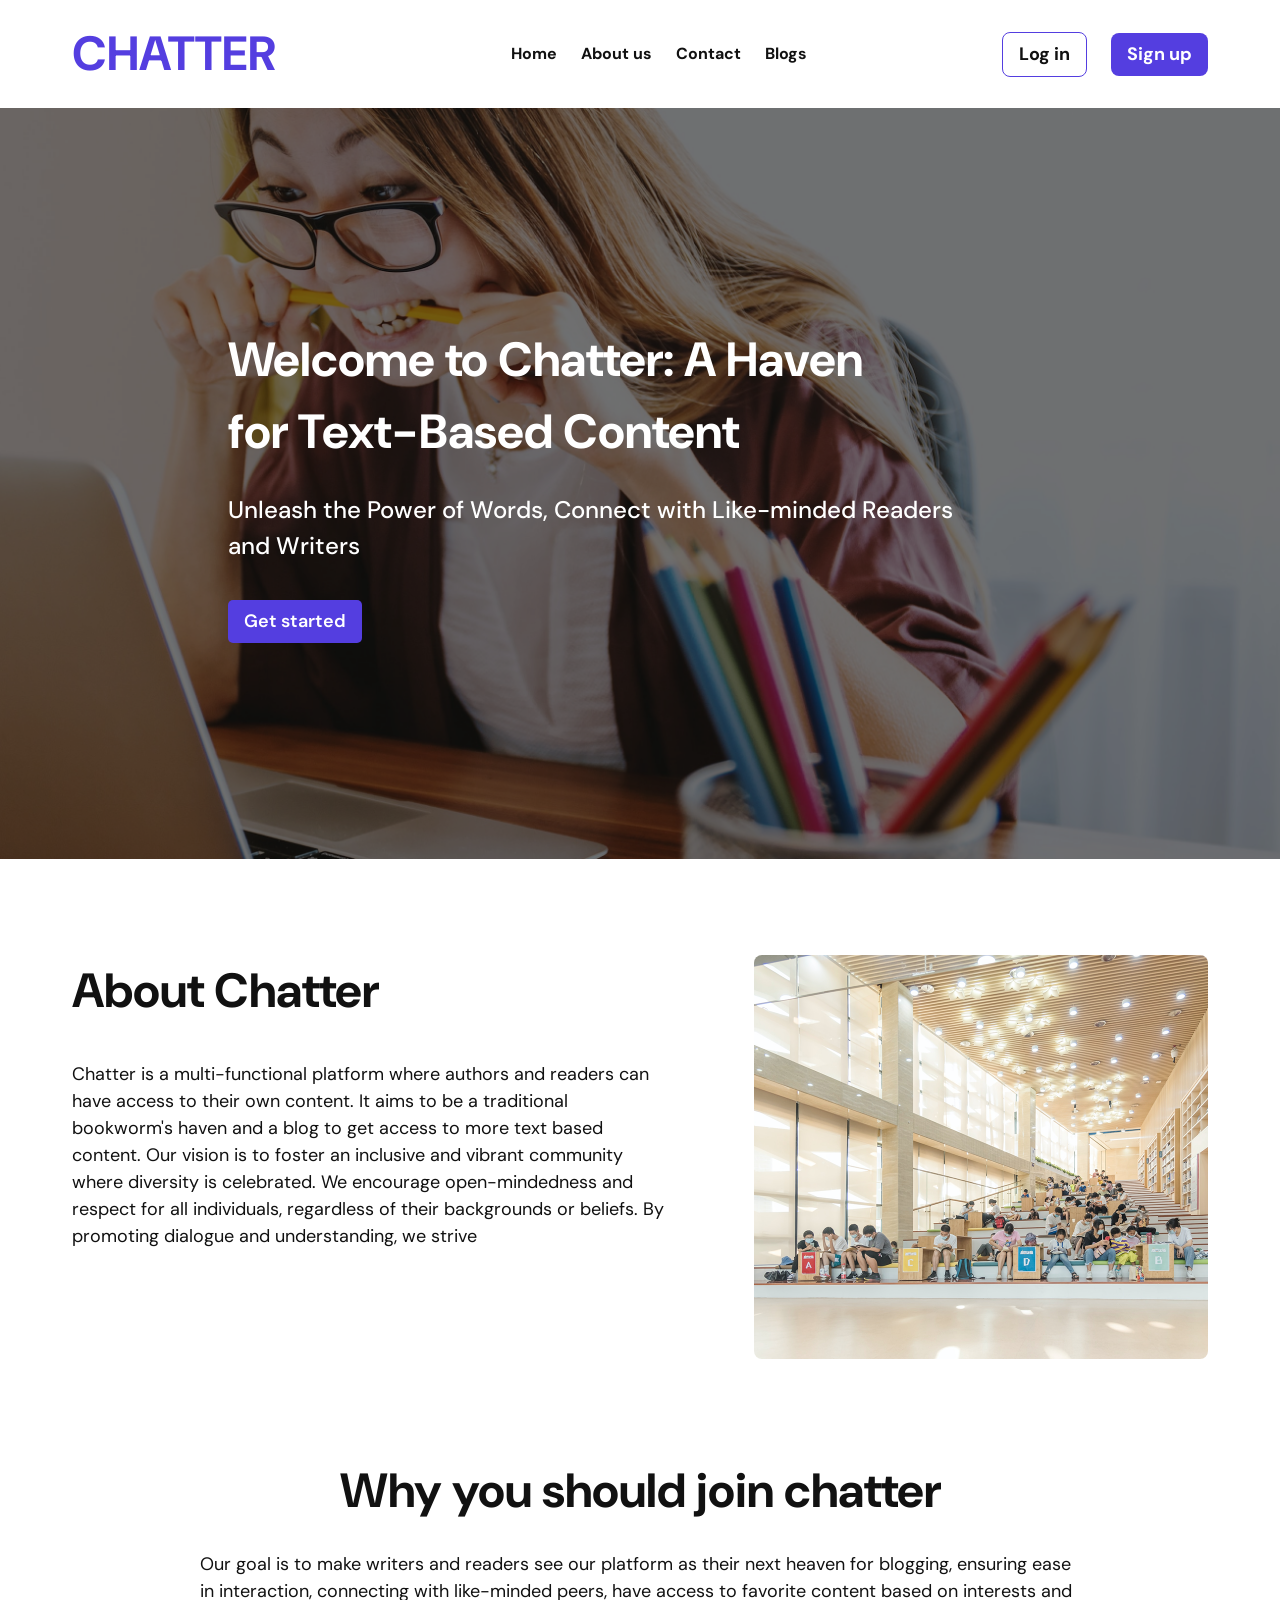
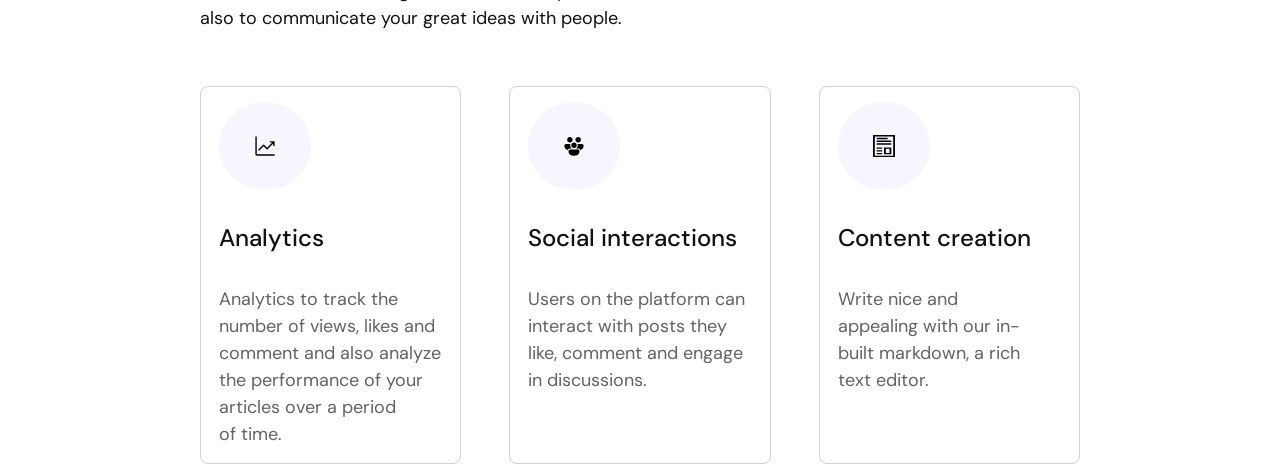
==== First-semester-Exam/index.html @ eb3b6099 "First semester exam landing page development using html and css" ====
<!DOCTYPE html>
<html lang="en">
<head>
    <meta charset="UTF-8">
    <meta name="viewport" content="width=device-width, initial-scale=1.0">
    <link rel="stylesheet" href="styles.css">
    <link rel="preconnect" href="https://fonts.googleapis.com">
<link rel="preconnect" href="https://fonts.gstatic.com" crossorigin>
<link href="https://fonts.googleapis.com/css2?family=DM+Sans:ital,opsz,wght@0,9..40,100..1000;1,9..40,100..1000&display=swap" rel="stylesheet">
    <title>Chatter</title>
</head>
<body>
    <header class="header">
        <nav class="navbar">
            <a href="#" class="logo">CHATTER</a>

            <ul class="nav-links">
                <li><a href="#">Home</a></li>
                <li><a href="#">About us</a></li>
                <li><a href="#">Contact</a></li>
                <li><a href="#">Blogs</a></li>
            </ul>

            <div class="nav-buttons">
                <a href="#" class="login-btn">Log in</a>
                <a href="#" class="signup-btn">Sign up</a>
            </div>
        </nav>
    </header>

    <main>
        <!-- HERO  -->
        <section class="hero">
            <div class="hero-overlay"></div>

            <div class="hero-content">
                <h1>
                    Welcome to Chatter: A Haven for Text-Based Content
                </h1>

                <p>
                    Unleash the Power of Words, Connect with Like-minded Readers and Writers
                </p>

                <a href="#" class="get-started-btn">Get started</a>
            </div>
        </section>

        <!-- ABOUT SECTION -->
<section class="about-section">

    <div class="about-content">
        <div class="about-text">
            <h2>About Chatter</h2>

            <p>
                Chatter is a multi-functional platform where authors and readers
                can have access to their own content. It aims to be a traditional
                bookworm's haven and a blog to get access to more text based
                content. Our vision is to foster an inclusive and vibrant
                community where diversity is celebrated. We encourage
                open-mindedness and respect for all individuals, regardless of
                their backgrounds or beliefs. By promoting dialogue and
                understanding, we strive
            </p>
        </div>

        <div class="about-image">
            <img src="assets/About-us.png" alt="Chatter community">
        </div>
    </div>

</section>

<!-- WHY JOIN SECTION -->
<section class="why-join-section">

    <div class="why-join-header">
        <h2>Why you should join chatter</h2>

        <p>
            Our goal is to make writers and readers see our platform as their
            next heaven for blogging, ensuring ease in interaction, connecting
            with like-minded peers, have access to favorite content based on
            interests and also to communicate your great ideas with people.
        </p>
    </div>

    <div class="features-container">

        <!-- FEATURE ONE -->
        <article class="feature-card">
            <div class="feature-icon">
                <img src="assets/carbon_analytics.svg" alt="Analytics icon">
            </div>

            <h3>Analytics</h3>

            <p>
                Analytics to track the number of views, likes and comment
                and also analyze the performance of your articles over a
                period of time.
            </p>
        </article>


        <!-- FEATURE TWO -->
        <article class="feature-card">
            <div class="feature-icon">
                <img src="assets/fluent_people-community-32-filled.svg" alt="Social interactions icon">
            </div>

            <h3>Social interactions</h3>

            <p>
                Users on the platform can interact with posts they like,
                comment and engage in discussions.
            </p>
        </article>


        <!-- FEATURE THREE -->
        <article class="feature-card">
            <div class="feature-icon">
                <img src="assets/Vector (1).svg" alt="Content creation icon">
            </div>

            <h3>Content creation</h3>

            <p>
                Write nice and appealing with our in-built markdown,
                a rich text editor.
            </p>
        </article>

    </div>

</section>
    </main>
    
</body>
</html>
---- First-semester-Exam/styles.css ----
/* 1. Use a more-intuitive box-sizing model */
*, *::before, *::after {
  box-sizing: border-box;
}

/* 2. Remove default margin */
*:not(dialog) {
  margin: 0;
}

/* 3. Enable keyword animations */
@media (prefers-reduced-motion: no-preference) {
  html {
    interpolate-size: allow-keywords;
  }
}

body {
  /* 4. Increase line-height */
  line-height: 1.5;
  /* 5. Improve text rendering */
  -webkit-font-smoothing: antialiased;
  font-family: 'DM Sans', sans-serif;
}

/* 6. Improve media defaults */
img, picture, video, canvas, svg {
  display: block;
  max-width: 100%;
}

/* 7. Inherit fonts for form controls */
input, button, textarea, select {
  font: inherit;
}

/* 8. Avoid text overflows */
p, h1, h2, h3, h4, h5, h6 {
  overflow-wrap: break-word;
}

/* 9. Improve line wrapping */
p {
  text-wrap: pretty;
}
h1, h2, h3, h4, h5, h6 {
  text-wrap: balance;
  line-height: 72px;
}

/*
  10. Create a root stacking context
*/
#root, #__next {
  isolation: isolate;
}



/* ////////////////////////////////////  */


/* NAVIGATION */
.header {
    width: 100%;
    background-color: #FFFFFF;
}

.navbar {
    display: flex;
    align-items: center;
    justify-content: space-between;
    margin-top: 18px;
    margin-bottom: 18px;
    
}

.logo {
    color: #543EE0;
    font-size: 48px;
    font-weight: 700;
    text-decoration: none;
    margin-left: 72px;
}

.nav-links {
    display: flex;
    align-items: center;
    gap: 24px;
    list-style: none;
}

.nav-links a {
    color: #111111;
    font-size: 16px;
    font-weight: 700;
    text-decoration: none;
}

.nav-buttons {
    display: flex;
    align-items: center;
    gap: 24px;
    margin-right: 72px;
}

.nav-buttons a {
    text-decoration: none;
    font-size: 18px;
    font-weight: 700;
    padding: 8px 16px;
    border-radius: 8px;
}

.login-btn {
    color: #111111;
    border: 1px solid #543EE0;
}

.signup-btn {
    color: #FFFFFF;
    background-color: #543EE0;
}


/* HERO SECTION */
.hero {
    position: relative;
    min-height: 360px;
    display: flex;
    align-items: center;
    background-image: url('assets/Hero-img.png');
    background-size: cover;
    background-position: center;
    background-repeat: no-repeat;
    color: #FFFFFF;
}

.hero-overlay {
    position: absolute;
    inset: 0;
    background-color: rgba(0, 0, 0, 0.55);
}

.hero-content {
    position: relative;
    z-index: 1;
    margin-left: 228px;
    margin-top: 216px;
    margin-bottom: 216px;
}

.hero-content h1 {
    font-size: 48px;
    max-width: 984px;
    font-weight: 700;
    line-height: 72px;
    margin-bottom: 24px;
}

.hero-content p {
    font-size: 24px;
    max-width: 740px;
    font-weight: 500;
    line-height: 36px;
    margin-bottom: 36px;
}

.get-started-btn {
    display: inline-block;
    padding: 8px 16px;
    background-color: #543EE0;
    color: #FFFFFF;
    font-size: 18px;
    font-weight: 600;
    text-decoration: none;
    border-radius: 5px;
}

/* ABOUT SECTION */

.about-section {
    padding: 96px 72px;
}

.about-content {
    display: flex;
    align-items: flex-start;
    justify-content: space-between;
    gap: 84px;
}

.about-text {
    flex: 1;
}

.about-text h2 {
    font-size: 48px;
    line-height: 72px;
    font-weight: 700;
    margin-bottom: 34px;
    color: #111111;
}

.about-text p {
    font-size: 18px;
    font-weight: 400;
    color: #111111;
    line-height: 27px;
    max-width: 686px;
}

.about-image {
    flex: 0 0 40%;
}

.about-image img {
    width: 100%;
    height: 404px;
    object-fit: cover;
    border-radius: 8px;
}


/* WHY JOIN SECTION */

.why-join-section {
    padding: 0 200px;
}

.why-join-header {
    text-align: center;
    margin-bottom: 54px;
}

.why-join-header h2 {
    font-size: 48px;
    font-weight: 700;
    line-height: 72px;
    margin-bottom: 24px;
    color: #111111;
}

.why-join-header p {
    font-size: 18px;
    line-height: 27px;
    max-width: 1040px;
    margin: 0 auto;
    text-align: left;
    color: #111111;
}


/* FEATURE CARDS */

.features-container {
    display: flex;
    justify-content: center;
    gap: 48px;
}

.feature-card {
    flex: 1;
    max-width: 306px;
    padding:15px 18px;
    border: 1px solid #D0D0D0;
    border-radius: 8px;
}

.feature-icon {
    width: 92px;
    height: 88px;
    background-color: rgba(214, 209, 248, 0.2);
    border-radius: 50%;
    display: flex;
    align-items: center;
    justify-content: center;
    margin-bottom: 12px;
}

.feature-icon img {
    width: 22px;
    height: 22px;
    object-fit: contain;
}

.feature-card h3 {
    font-size: 24px;
    font-weight: 500;
    margin-bottom: 12px;
    color: #111111;
}

.feature-card p {
    font-size: 18px;
    font-weight: 400;
    line-height: 27px;
    color: #626262;
}
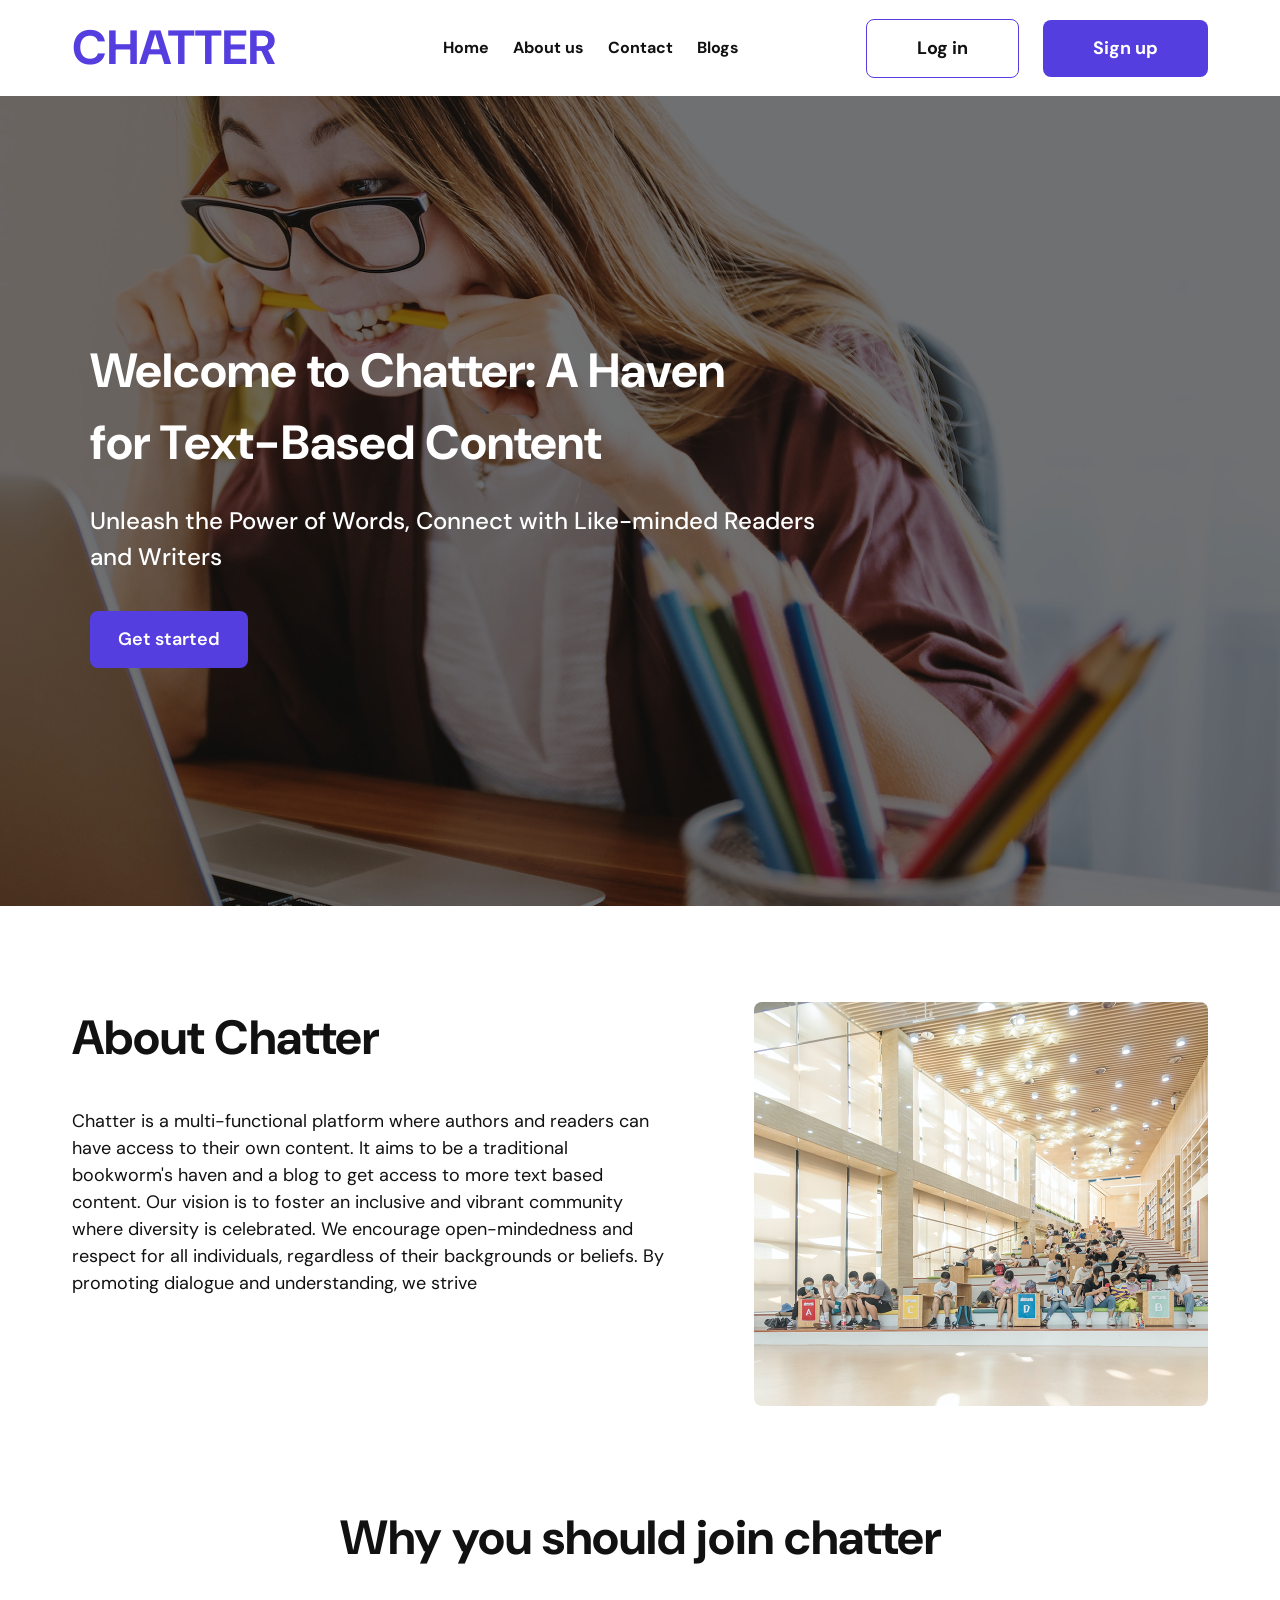
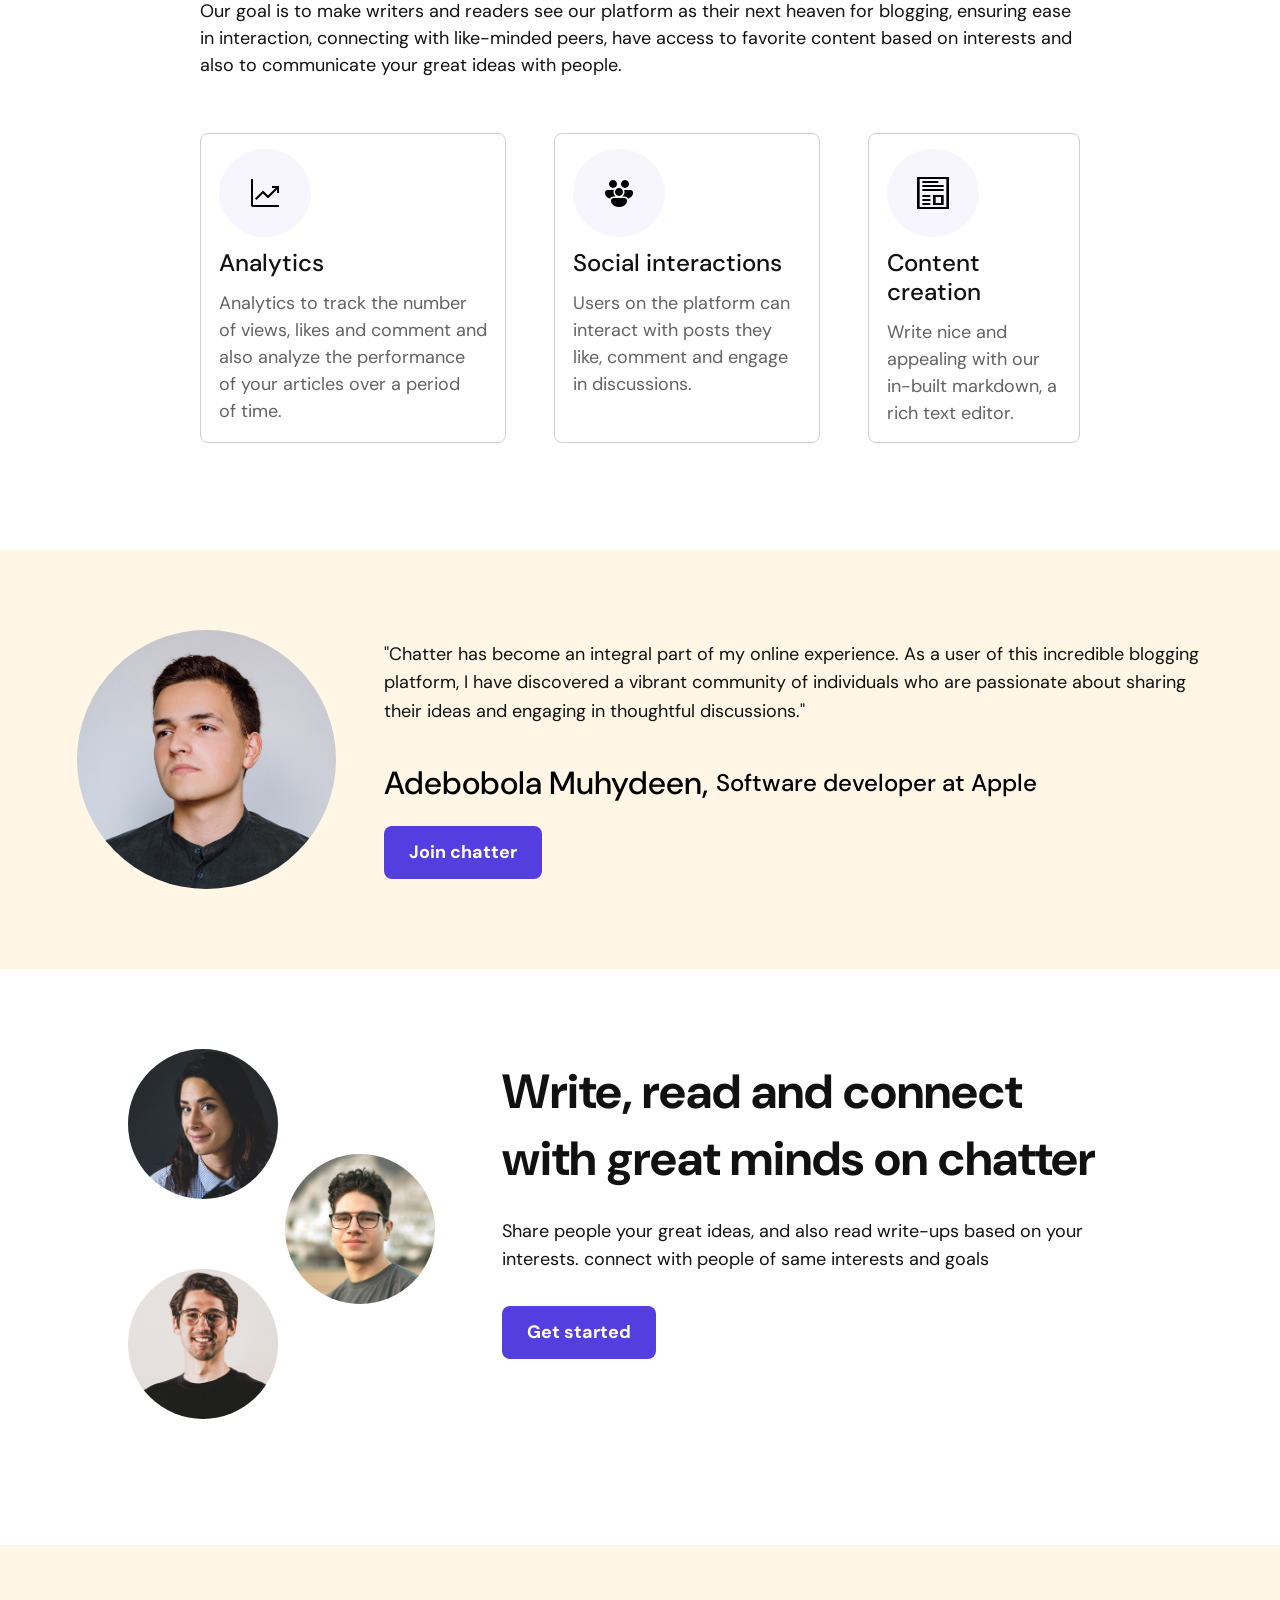
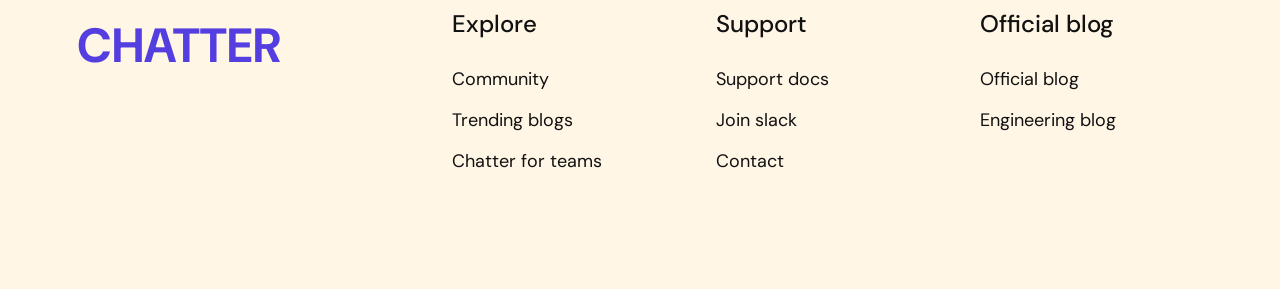
==== commit be113710: "Update the landing page and ensure responsiveness" ====
--- a/First-semester-Exam/index.html
+++ b/First-semester-Exam/index.html
@@ -4,6 +4,7 @@
     <meta charset="UTF-8">
     <meta name="viewport" content="width=device-width, initial-scale=1.0">
     <link rel="stylesheet" href="styles.css">
+    <link rel="stylesheet" href="media-querry.css">
     <link rel="preconnect" href="https://fonts.googleapis.com">
 <link rel="preconnect" href="https://fonts.gstatic.com" crossorigin>
 <link href="https://fonts.googleapis.com/css2?family=DM+Sans:ital,opsz,wght@0,9..40,100..1000;1,9..40,100..1000&display=swap" rel="stylesheet">
@@ -136,7 +137,125 @@
     </div>
 
 </section>
-    </main>
+
+<!-- TESTIMONIAL SECTION -->
+<section class="testimonial-section">
+
+    <div class="testimonial-content">
+
+        <div class="testimonial-image">
+            <img src="assets/Testimony-img.png" alt="User image">
+        </div>
+
+        <div class="testimonial-text">
+
+            <blockquote>
+                "Chatter has become an integral part of my online experience.
+                As a user of this incredible blogging platform, I have
+                discovered a vibrant community of individuals who are
+                passionate about sharing their ideas and engaging in
+                thoughtful discussions."
+            </blockquote>
+
+            <div class="testimonial-author">
+                <h3>Adebobola Muhydeen,</h3>
+                <span>Software developer at Apple</span>
+            </div>
+
+            <a href="#" class="join-chatter-btn">Join chatter</a>
+
+        </div>
+
+    </div>
+
+</section>
+
+
+<!-- CALL TO ACTION SECTION -->
+<section class="cta-section">
+
+    <div class="cta-images">
+
+        <img
+            src="assets/img-1.png"
+            alt="Chatter community member"
+            class="cta-image image-one"
+        >
+
+        <img
+            src="assets/img-2.png"
+            alt="Chatter community member"
+            class="cta-image image-two"
+        >
+
+        <img
+            src="assets/img-3.png"
+            alt="Chatter community member"
+            class="cta-image image-three"
+        >
+
+    </div>
+
+    <div class="cta-content">
+
+        <h2>
+            Write, read and connect
+            with great minds on chatter
+        </h2>
+
+        <p>
+            Share people your great ideas, and also read write-ups based
+            on your interests. connect with people of same interests
+            and goals
+        </p>
+
+        <a href="#" class="cta-button">Get started</a>
+
+    </div>
+
+</section>
+
+</main>
+
+
+<!-- FOOTER -->
+<footer class="footer">
+
+    <div class="footer-logo">
+        <a href="#">CHATTER</a>
+    </div>
+
+    <div class="footer-column">
+        <h3>Explore</h3>
+
+        <ul>
+            <li><a href="#">Community</a></li>
+            <li><a href="#">Trending blogs</a></li>
+            <li><a href="#">Chatter for teams</a></li>
+        </ul>
+    </div>
+
+    <div class="footer-column">
+        <h3>Support</h3>
+
+        <ul>
+            <li><a href="#">Support docs</a></li>
+            <li><a href="#">Join slack</a></li>
+            <li><a href="#">Contact</a></li>
+        </ul>
+    </div>
+
+    <div class="footer-column">
+        <h3>Official blog</h3>
+
+        <ul>
+            <li><a href="#">Official blog</a></li>
+            <li><a href="#">Engineering blog</a></li>
+        </ul>
+    </div>
+
+</footer>
+    
     
 </body>
 </html>
--- a/First-semester-Exam/styles.css
+++ b/First-semester-Exam/styles.css
@@ -21,6 +21,7 @@
   /* 5. Improve text rendering */
   -webkit-font-smoothing: antialiased;
   font-family: 'DM Sans', sans-serif;
+  letter-spacing: 0%;
 }
 
 /* 6. Improve media defaults */
@@ -45,7 +46,7 @@
 }
 h1, h2, h3, h4, h5, h6 {
   text-wrap: balance;
-  line-height: 72px;
+  line-height: 1.2;
 }
 
 /*
@@ -70,8 +71,7 @@
     display: flex;
     align-items: center;
     justify-content: space-between;
-    margin-top: 18px;
-    margin-bottom: 18px;
+    margin: 12px auto;
     
 }
 
@@ -108,7 +108,7 @@
     text-decoration: none;
     font-size: 18px;
     font-weight: 700;
-    padding: 8px 16px;
+    padding: 15px 50px;
     border-radius: 8px;
 }
 
@@ -126,7 +126,7 @@
 /* HERO SECTION */
 .hero {
     position: relative;
-    min-height: 360px;
+    height: 90vh;
     display: flex;
     align-items: center;
     background-image: url('assets/Hero-img.png');
@@ -145,14 +145,12 @@
 .hero-content {
     position: relative;
     z-index: 1;
-    margin-left: 228px;
-    margin-top: 216px;
-    margin-bottom: 216px;
+   margin: 0 auto;
 }
 
 .hero-content h1 {
     font-size: 48px;
-    max-width: 984px;
+    max-width: 1100px;
     font-weight: 700;
     line-height: 72px;
     margin-bottom: 24px;
@@ -168,13 +166,13 @@
 
 .get-started-btn {
     display: inline-block;
-    padding: 8px 16px;
+    padding: 15px 28px;
     background-color: #543EE0;
     color: #FFFFFF;
     font-size: 18px;
     font-weight: 600;
     text-decoration: none;
-    border-radius: 5px;
+    border-radius: 8px;
 }
 
 /* ABOUT SECTION */
@@ -188,6 +186,7 @@
     align-items: flex-start;
     justify-content: space-between;
     gap: 84px;
+    
 }
 
 .about-text {
@@ -260,7 +259,6 @@
 }
 
 .feature-card {
-    flex: 1;
     max-width: 306px;
     padding:15px 18px;
     border: 1px solid #D0D0D0;
@@ -279,8 +277,8 @@
 }
 
 .feature-icon img {
-    width: 22px;
-    height: 22px;
+    width: 32px;
+    height: 32px;
     object-fit: contain;
 }
 
@@ -300,4 +298,195 @@
 
 
 
-
+/* =====================================
+   TESTIMONIAL SECTION
+===================================== */
+
+.testimonial-section {
+    background-color: rgba(255, 237, 204, 0.5);
+    padding: 80px 6%;
+    margin-top: 107px;
+}
+
+.testimonial-content {
+    display: flex;
+    align-items: center;
+    gap: 48px;
+    max-width: 1400px;
+    margin: 0 auto;
+}
+
+.testimonial-image {
+    flex: 0 0 23%;
+}
+
+.testimonial-image img {
+    width: 100%;
+    aspect-ratio: 1 / 1;
+    object-fit: cover;
+    border-radius: 50%;
+}
+
+.testimonial-text {
+    flex: 1;
+}
+
+.testimonial-text blockquote {
+    font-size: 18px;
+    font-weight: 400;
+    line-height: 1.6;
+    margin-bottom: 35px;
+    color: #111111;
+}
+
+.testimonial-author {
+    display: flex;
+    align-items: center;
+    flex-wrap: wrap;
+    gap: 8px;
+    margin-bottom: 20px;
+}
+
+.testimonial-author h3 {
+    font-size: 32px;
+    font-weight: 500;
+    line-height: 1.4;
+}
+
+.testimonial-author span {
+    font-size: 24px;
+    font-weight: 500;
+}
+
+.join-chatter-btn {
+    display: inline-block;
+    background-color: #543EE0;
+    color: #FFFFFF;
+    padding: 13px 25px;
+    font-size: 18px;
+    font-weight: 700;
+    text-decoration: none;
+    border-radius: 8px;
+}
+
+
+/* =====================================
+   CALL TO ACTION SECTION
+===================================== */
+
+.cta-section {
+    display: flex;
+    align-items: center;
+    justify-content: space-between;
+    padding: 80px 10%;
+    margin-bottom: 96px;
+}
+
+.cta-images {
+    flex: 0 0 30%;
+    position: relative;
+    height: 320px;
+}
+
+.cta-image {
+    position: absolute;
+    width: 150px;
+    height: 150px;
+    border-radius: 50%;
+    object-fit: cover;
+}
+
+.image-one {
+    top: 0;
+    left: 0;
+}
+
+.image-two {
+    top: 105px;
+    right: 0;
+}
+
+.image-three {
+    bottom: -50px;
+    left: 0;
+}
+
+.cta-content {
+    flex: 1;
+    max-width: 650px;
+}
+
+.cta-content h2 {
+    font-size: 48px;
+    font-weight: 700;
+    line-height: 1.4;
+    margin-bottom: 24px;
+    color: #111111;
+}
+
+.cta-content p {
+    font-size: 18px;
+    font-weight: 400;
+    line-height: 1.6;
+    margin-bottom: 32px;
+    color: #111111;
+}
+
+.cta-button {
+    display: inline-block;
+    background-color: #543EE0;
+    color: #FFFFFF;
+    padding: 13px 25px;
+    font-size: 18px;
+    font-weight: 700;
+    text-decoration: none;
+    border-radius: 8px;
+}
+
+
+/* =====================================
+   FOOTER SECTION
+===================================== */
+
+.footer {
+    display: grid;
+    grid-template-columns: 1.5fr 1fr 1fr 1fr;
+    gap: 40px;
+    background-color: rgba(255, 237, 204, 0.5);
+    padding: 65px 6% 100px;
+}
+
+.footer-logo a {
+    color: #543EE0;
+    font-size: 48px;
+    font-weight: 700;
+    text-decoration: none;
+}
+
+.footer-column h3 {
+    font-size: 24px;
+    font-weight: 500;
+    margin-bottom: 28px;
+    color: #111111;
+}
+
+.footer-column ul {
+    list-style: none;
+    padding: 0;
+}
+
+.footer-column li {
+    margin-bottom: 14px;
+}
+
+.footer-column li a {
+    color: #111111;
+    font-size: 18px;
+    font-weight: 400;
+    text-decoration: none;
+}
+
+
+
+
+
--- a/First-semester-Exam/media-querry.css
+++ b/First-semester-Exam/media-querry.css
@@ -0,0 +1,986 @@
+
+/* =========================================
+   TABLETS AND SMALL LAPTOPS
+   1024px and below
+========================================= */
+
+@media screen and (max-width: 1024px) {
+
+    /* NAVIGATION */
+
+    .logo {
+        font-size: 38px;
+        margin-left: 35px;
+    }
+
+    .nav-links {
+        gap: 18px;
+    }
+
+    .nav-links a {
+        font-size: 14px;
+    }
+
+    .nav-buttons {
+        gap: 14px;
+        margin-right: 35px;
+    }
+
+    .nav-buttons a {
+        font-size: 15px;
+        padding: 12px 30px;
+    }
+
+
+    /* HERO SECTION */
+
+    .hero {
+        height: 75vh;
+        min-height: 500px;
+        padding: 0 8%;
+    }
+
+    .hero-content {
+        width: 100%;
+        max-width: 900px;
+    }
+
+    .hero-content h1 {
+        font-size: 42px;
+        line-height: 1.3;
+        max-width: 850px;
+        margin-bottom: 20px;
+    }
+
+    .hero-content p {
+        font-size: 20px;
+        line-height: 1.5;
+        max-width: 650px;
+        margin-bottom: 28px;
+    }
+
+    .get-started-btn {
+        font-size: 16px;
+        padding: 13px 25px;
+    }
+
+
+    /* ABOUT SECTION */
+
+    .about-section {
+        padding: 75px 45px;
+    }
+
+    .about-content {
+        gap: 45px;
+    }
+
+    .about-text h2 {
+        font-size: 40px;
+        line-height: 1.3;
+        margin-bottom: 24px;
+    }
+
+    .about-text p {
+        font-size: 16px;
+        line-height: 1.6;
+    }
+
+    .about-image {
+        flex-basis: 42%;
+    }
+
+    .about-image img {
+        height: 330px;
+    }
+
+
+    /* WHY JOIN SECTION */
+
+    .why-join-section {
+        padding: 0 60px;
+    }
+
+    .why-join-header {
+        margin-bottom: 40px;
+    }
+
+    .why-join-header h2 {
+        font-size: 40px;
+        line-height: 1.3;
+        margin-bottom: 20px;
+    }
+
+    .why-join-header p {
+        font-size: 16px;
+        line-height: 1.6;
+    }
+
+
+    /* FEATURE CARDS */
+
+    .features-container {
+        gap: 24px;
+    }
+
+    .feature-card {
+        flex: 1;
+        min-width: 0;
+        padding: 15px;
+    }
+
+    .feature-icon {
+        width: 70px;
+        height: 70px;
+        margin-bottom: 14px;
+    }
+
+    .feature-icon img {
+        width: 28px;
+        height: 28px;
+    }
+
+    .feature-card h3 {
+        font-size: 20px;
+        line-height: 1.3;
+    }
+
+    .feature-card p {
+        font-size: 15px;
+        line-height: 1.6;
+    }
+
+     /* TESTIMONIAL */
+
+    .testimonial-section {
+        padding: 65px 6%;
+    }
+
+    .testimonial-content {
+        gap: 35px;
+    }
+
+    .testimonial-image {
+        flex-basis: 25%;
+    }
+
+    .testimonial-text blockquote {
+        font-size: 16px;
+        margin-bottom: 25px;
+    }
+
+    .testimonial-author h3 {
+        font-size: 18px;
+    }
+
+    .testimonial-author span {
+        font-size: 14px;
+    }
+
+
+    /* CTA */
+
+    .cta-section {
+        gap: 50px;
+        padding: 70px 7%;
+    }
+
+    .cta-images {
+        flex-basis: 40%;
+        height: 290px;
+    }
+
+    .cta-image {
+        width: 125px;
+        height: 125px;
+    }
+
+    .cta-content h2 {
+        font-size: 36px;
+        line-height: 1.35;
+    }
+
+    .cta-content p {
+        font-size: 15px;
+    }
+
+
+    /* FOOTER */
+
+    .footer {
+        grid-template-columns: 1.3fr 1fr 1fr 1fr;
+        gap: 25px;
+        padding: 55px 5% 80px;
+    }
+
+    .footer-logo a {
+        font-size: 34px;
+    }
+
+    .footer-column h3 {
+        font-size: 18px;
+    }
+
+    .footer-column li a {
+        font-size: 14px;
+    }
+
+
+}
+
+
+/* =========================================
+   TABLETS
+   768px and below
+========================================= */
+
+@media screen and (max-width: 768px) {
+
+    /* NAVIGATION */
+
+    .navbar {
+        flex-wrap: wrap;
+        justify-content: space-between;
+        gap: 18px;
+        padding: 12px 30px;
+        margin: 0;
+    }
+
+    .logo {
+        font-size: 34px;
+        margin-left: 0;
+    }
+
+    .nav-links {
+        order: 3;
+        width: 100%;
+        justify-content: center;
+        gap: 30px;
+        padding: 10px 0;
+    }
+
+    .nav-links a {
+        font-size: 14px;
+    }
+
+    .nav-buttons {
+        margin-right: 0;
+        gap: 12px;
+    }
+
+    .nav-buttons a {
+        font-size: 14px;
+        padding: 10px 24px;
+    }
+
+
+    /* HERO SECTION */
+
+    .hero {
+        height: 65vh;
+        min-height: 450px;
+        padding: 0 7%;
+        background-position: center;
+    }
+
+    .hero-content {
+        max-width: 650px;
+    }
+
+    .hero-content h1 {
+        font-size: 36px;
+        line-height: 1.3;
+        margin-bottom: 18px;
+    }
+
+    .hero-content p {
+        font-size: 17px;
+        line-height: 1.6;
+        max-width: 550px;
+        margin-bottom: 25px;
+    }
+
+    .get-started-btn {
+        font-size: 15px;
+        padding: 12px 23px;
+    }
+
+
+    /* ABOUT SECTION */
+
+    .about-section {
+        padding: 65px 35px;
+    }
+
+    .about-content {
+        flex-direction: column;
+        gap: 30px;
+    }
+
+    .about-text {
+        width: 100%;
+    }
+
+    .about-text h2 {
+        font-size: 34px;
+        line-height: 1.3;
+        margin-bottom: 18px;
+    }
+
+    .about-text p {
+        font-size: 15px;
+        line-height: 1.7;
+        max-width: 100%;
+    }
+
+    .about-image {
+        width: 100%;
+        flex: none;
+    }
+
+    .about-image img {
+        width: 100%;
+        height: 320px;
+        object-fit: cover;
+    }
+
+
+    /* WHY JOIN SECTION */
+
+    .why-join-section {
+        padding: 0 35px 60px;
+    }
+
+    .why-join-header {
+        margin-bottom: 35px;
+    }
+
+    .why-join-header h2 {
+        font-size: 34px;
+        line-height: 1.3;
+        margin-bottom: 18px;
+    }
+
+    .why-join-header p {
+        font-size: 15px;
+        line-height: 1.7;
+        text-align: center;
+    }
+
+
+    /* FEATURE CARDS */
+
+    .features-container {
+        display: grid;
+        grid-template-columns: repeat(2, minmax(0, 1fr));
+        gap: 20px;
+    }
+
+    .feature-card {
+        width: 100%;
+        max-width: none;
+        padding: 18px;
+    }
+
+    .feature-icon {
+        width: 64px;
+        height: 64px;
+        margin-bottom: 14px;
+    }
+
+    .feature-icon img {
+        width: 26px;
+        height: 26px;
+    }
+
+    .feature-card h3 {
+        font-size: 19px;
+        line-height: 1.4;
+        margin-bottom: 10px;
+    }
+
+    .feature-card p {
+        font-size: 14px;
+        line-height: 1.6;
+    }
+
+     /* TESTIMONIAL */
+
+    .testimonial-section {
+        padding: 55px 7%;
+    }
+
+    .testimonial-content {
+        gap: 30px;
+    }
+
+    .testimonial-image {
+        flex-basis: 28%;
+    }
+
+    .testimonial-text blockquote {
+        font-size: 15px;
+        line-height: 1.7;
+        margin-bottom: 20px;
+    }
+
+    .testimonial-author {
+        gap: 5px;
+    }
+
+    .testimonial-author h3 {
+        font-size: 16px;
+    }
+
+    .testimonial-author span {
+        font-size: 13px;
+    }
+
+    .join-chatter-btn {
+        font-size: 14px;
+        padding: 11px 20px;
+    }
+
+
+    /* CTA */
+
+    .cta-section {
+        gap: 35px;
+        padding: 65px 6%;
+        min-height: 400px;
+    }
+
+    .cta-images {
+        flex-basis: 40%;
+        height: 250px;
+    }
+
+    .cta-image {
+        width: 105px;
+        height: 105px;
+    }
+
+    .image-two {
+        top: 80px;
+    }
+
+    .cta-content h2 {
+        font-size: 30px;
+        line-height: 1.35;
+        margin-bottom: 16px;
+    }
+
+    .cta-content p {
+        font-size: 14px;
+        margin-bottom: 20px;
+    }
+
+    .cta-button {
+        font-size: 14px;
+        padding: 11px 20px;
+    }
+
+
+    /* FOOTER */
+
+    .footer {
+        grid-template-columns: repeat(2, 1fr);
+        gap: 40px;
+        padding: 50px 7% 65px;
+    }
+
+    .footer-logo a {
+        font-size: 32px;
+    }
+
+    .footer-column h3 {
+        font-size: 17px;
+        margin-bottom: 16px;
+    }
+
+    .footer-column li {
+        margin-bottom: 12px;
+    }
+
+    .footer-column li a {
+        font-size: 14px;
+    }
+
+}
+
+
+/* =========================================
+   MOBILE PHONES
+   480px and below
+========================================= */
+
+@media screen and (max-width: 480px) {
+
+    /* NAVIGATION */
+
+    .navbar {
+        padding: 15px 18px;
+        gap: 15px;
+    }
+
+    .logo {
+        font-size: 28px;
+    }
+
+    .nav-links {
+        gap: 16px;
+        flex-wrap: wrap;
+        padding: 5px 0;
+    }
+
+    .nav-links a {
+        font-size: 12px;
+    }
+
+    .nav-buttons {
+        gap: 10px;
+    }
+
+    .nav-buttons a {
+        font-size: 12px;
+        padding: 9px 18px;
+        border-radius: 6px;
+    }
+
+
+    /* HERO SECTION */
+
+    .hero {
+        height: auto;
+        min-height: 480px;
+        padding: 65px 22px;
+        background-position: center;
+    }
+
+    .hero-overlay {
+        background-color: rgba(0, 0, 0, 0.6);
+    }
+
+    .hero-content {
+        width: 100%;
+    }
+
+    .hero-content h1 {
+        font-size: 30px;
+        line-height: 1.3;
+        margin-bottom: 18px;
+    }
+
+    .hero-content p {
+        font-size: 15px;
+        line-height: 1.6;
+        margin-bottom: 25px;
+    }
+
+    .get-started-btn {
+        font-size: 14px;
+        padding: 12px 22px;
+        border-radius: 6px;
+    }
+
+
+    /* ABOUT SECTION */
+
+    .about-section {
+        padding: 50px 22px;
+    }
+
+    .about-content {
+        gap: 25px;
+    }
+
+    .about-text h2 {
+        font-size: 28px;
+        line-height: 1.3;
+        margin-bottom: 15px;
+    }
+
+    .about-text p {
+        font-size: 14px;
+        line-height: 1.7;
+    }
+
+    .about-image img {
+        height: 230px;
+        border-radius: 6px;
+    }
+
+
+    /* WHY JOIN SECTION */
+
+    .why-join-section {
+        padding: 0 22px 45px;
+    }
+
+    .why-join-header {
+        margin-bottom: 28px;
+    }
+
+    .why-join-header h2 {
+        font-size: 27px;
+        line-height: 1.3;
+        margin-bottom: 15px;
+    }
+
+    .why-join-header p {
+        font-size: 14px;
+        line-height: 1.7;
+        text-align: left;
+    }
+
+
+    /* FEATURE CARDS */
+
+    .features-container {
+        grid-template-columns: 1fr;
+        gap: 16px;
+    }
+
+    .feature-card {
+        padding: 20px;
+        border-radius: 8px;
+    }
+
+    .feature-icon {
+        width: 55px;
+        height: 55px;
+        margin-bottom: 12px;
+    }
+
+    .feature-icon img {
+        width: 24px;
+        height: 24px;
+    }
+
+    .feature-card h3 {
+        font-size: 18px;
+        line-height: 1.4;
+        margin-bottom: 8px;
+    }
+
+    .feature-card p {
+        font-size: 14px;
+        line-height: 1.6;
+    }
+
+     /* TESTIMONIAL */
+
+    .testimonial-section {
+        padding: 45px 22px;
+    }
+
+    .testimonial-content {
+        flex-direction: column;
+        align-items: center;
+        gap: 25px;
+        text-align: center;
+    }
+
+    .testimonial-image {
+        width: 140px;
+        flex: none;
+    }
+
+    .testimonial-image img {
+        width: 140px;
+        height: 140px;
+    }
+
+    .testimonial-text {
+        width: 100%;
+    }
+
+    .testimonial-text blockquote {
+        font-size: 14px;
+        line-height: 1.7;
+        margin-bottom: 22px;
+    }
+
+    .testimonial-author {
+        justify-content: center;
+        gap: 5px;
+        margin-bottom: 18px;
+    }
+
+    .testimonial-author h3 {
+        font-size: 15px;
+    }
+
+    .testimonial-author span {
+        font-size: 12px;
+    }
+
+    .join-chatter-btn {
+        font-size: 13px;
+        padding: 11px 20px;
+    }
+
+
+    /* CTA */
+
+    .cta-section {
+        flex-direction: column;
+        gap: 30px;
+        padding: 55px 22px;
+        min-height: auto;
+    }
+
+    .cta-images {
+        width: 100%;
+        max-width: 300px;
+        height: 250px;
+        flex: none;
+    }
+
+    .cta-image {
+        width: 110px;
+        height: 110px;
+    }
+
+    .image-one {
+        top: 0;
+        left: 0;
+    }
+
+    .image-two {
+        top: 75px;
+        right: 0;
+    }
+
+    .image-three {
+        bottom: 0;
+        left: 0;
+    }
+
+    .cta-content {
+        width: 100%;
+        text-align: left;
+    }
+
+    .cta-content h2 {
+        font-size: 28px;
+        line-height: 1.35;
+        margin-bottom: 15px;
+    }
+
+    .cta-content p {
+        font-size: 14px;
+        line-height: 1.7;
+        margin-bottom: 20px;
+    }
+
+    .cta-button {
+        font-size: 13px;
+        padding: 11px 20px;
+    }
+
+
+    /* FOOTER */
+
+    .footer {
+        grid-template-columns: repeat(2, minmax(0, 1fr));
+        gap: 35px 20px;
+        padding: 45px 22px 55px;
+    }
+
+    .footer-logo {
+        grid-column: 1 / -1;
+    }
+
+    .footer-logo a {
+        font-size: 30px;
+    }
+
+    .footer-column h3 {
+        font-size: 16px;
+        margin-bottom: 15px;
+    }
+
+    .footer-column li {
+        margin-bottom: 12px;
+    }
+
+    .footer-column li a {
+        font-size: 13px;
+    }
+
+
+}
+
+
+/* =========================================
+   SMALL MOBILE PHONES
+   360px and below
+========================================= */
+
+@media screen and (max-width: 360px) {
+
+    /* NAVIGATION */
+
+    .navbar {
+        padding: 12px 14px;
+    }
+
+    .logo {
+        font-size: 25px;
+    }
+
+    .nav-links {
+        gap: 12px;
+    }
+
+    .nav-links a {
+        font-size: 11px;
+    }
+
+    .nav-buttons a {
+        font-size: 11px;
+        padding: 8px 15px;
+    }
+
+
+    /* HERO SECTION */
+
+    .hero {
+        min-height: 430px;
+        padding: 55px 18px;
+    }
+
+    .hero-content h1 {
+        font-size: 26px;
+    }
+
+    .hero-content p {
+        font-size: 14px;
+    }
+
+
+    /* ABOUT SECTION */
+
+    .about-section {
+        padding: 40px 18px;
+    }
+
+    .about-text h2 {
+        font-size: 25px;
+    }
+
+    .about-text p {
+        font-size: 13px;
+    }
+
+    .about-image img {
+        height: 200px;
+    }
+
+
+    /* WHY JOIN SECTION */
+
+    .why-join-section {
+        padding: 0 18px 40px;
+    }
+
+    .why-join-header h2 {
+        font-size: 24px;
+    }
+
+    .why-join-header p {
+        font-size: 13px;
+    }
+
+
+    /* FEATURE CARDS */
+
+    .feature-card {
+        padding: 16px;
+    }
+
+    .feature-card h3 {
+        font-size: 17px;
+    }
+
+    .feature-card p {
+        font-size: 13px;
+    }
+
+     /* TESTIMONIAL */
+
+    .testimonial-section {
+        padding: 35px 18px;
+       
+    }
+
+    .testimonial-content{
+         display: flex;
+        flex-direction: column;
+    }
+
+    .testimonial-image,
+    .testimonial-image img {
+        width: 120px;
+        height: 120px;
+    }
+
+    .testimonial-text blockquote {
+        font-size: 13px;
+    }
+
+    .testimonial-author h3 {
+        font-size: 14px;
+    }
+
+    .testimonial-author span {
+        font-size: 11px;
+    }
+
+
+    /* CTA */
+
+    .cta-section {
+        padding: 45px 18px;
+    }
+
+    .cta-images {
+        max-width: 260px;
+        height: 220px;
+    }
+
+    .cta-image {
+        width: 95px;
+        height: 95px;
+    }
+
+    .cta-content h2 {
+        font-size: 25px;
+    }
+
+    .cta-content p {
+        font-size: 13px;
+    }
+
+
+    /* FOOTER */
+
+    .footer {
+        padding: 40px 18px 50px;
+        gap: 30px 15px;
+    }
+
+    .footer-logo a {
+        font-size: 27px;
+    }
+
+    .footer-column h3 {
+        font-size: 15px;
+    }
+
+    .footer-column li a {
+        font-size: 12px;
+    }
+
+}
